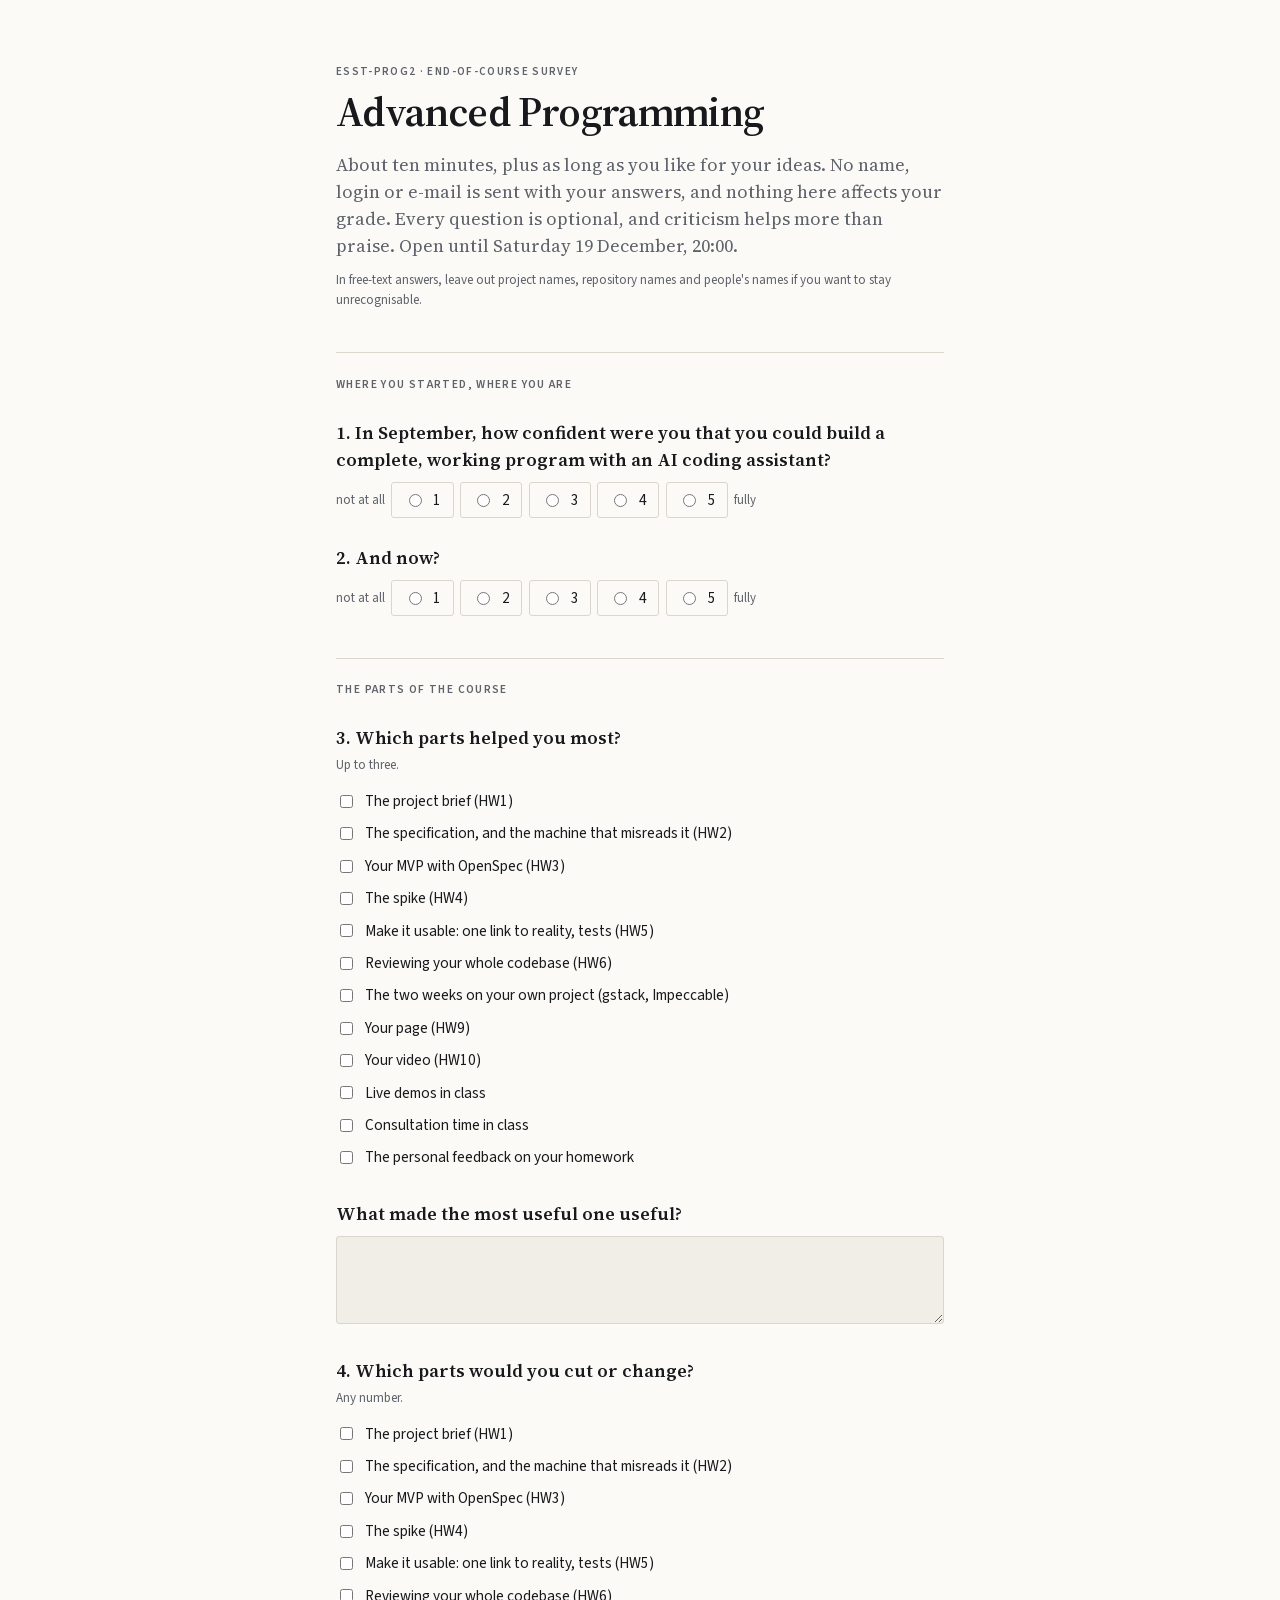
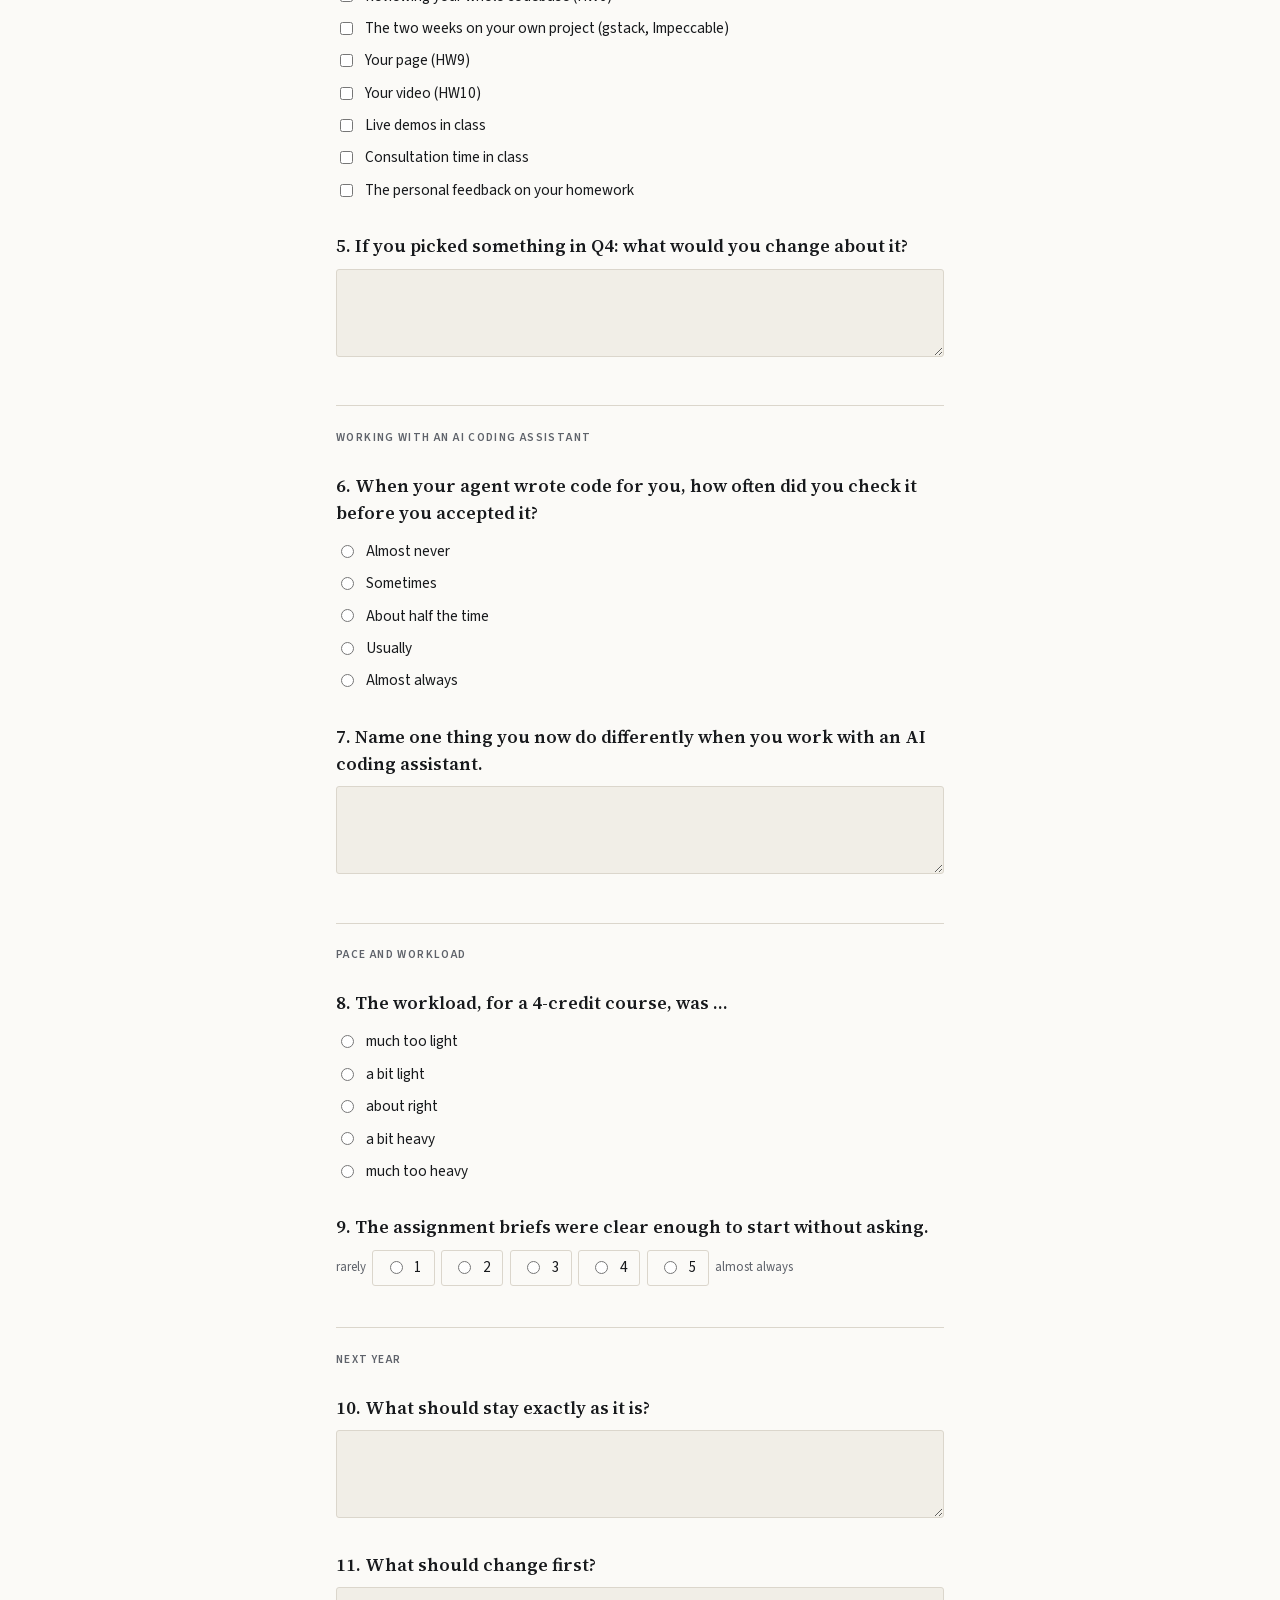
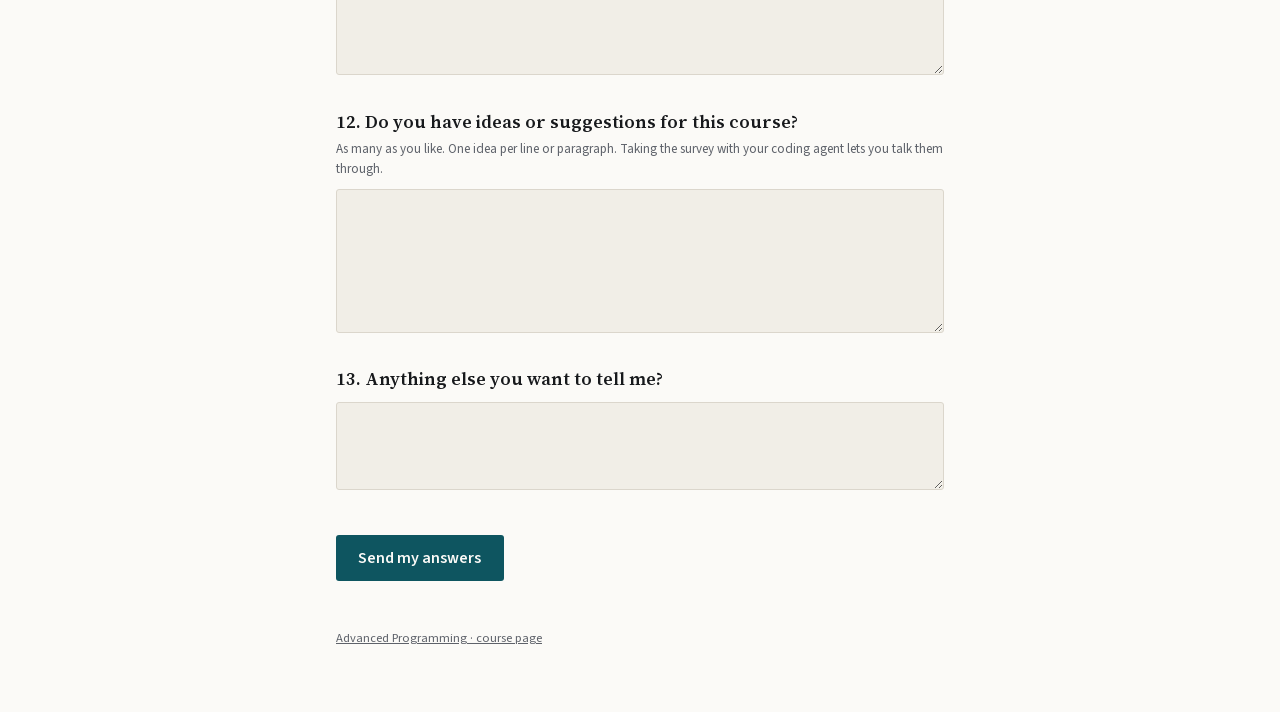
==== survey/index.html @ 453726a4 "End-of-course survey: agent instructions (survey.md) and a plain form (survey/)" ====
<!doctype html>
<html lang="en">
<meta charset="utf-8">
<meta name="viewport" content="width=device-width, initial-scale=1">
<title>Course Survey — Advanced Programming</title>
<meta name="description" content="End-of-course survey of Advanced Programming (ELTE, autumn 2026). Anonymous.">
<link rel="stylesheet" href="../betuk/betuk.css">
<style>
:root{
  --papir:#FBFAF7; --papir-melyebb:#F1EEE7; --tinta:#17191C; --tinta-halvany:#5E626A;
  --vonal:#DBD6CC; --meres:#0E5560; --meres-halvany:#E2EDEF; --hiba:#9B2C2C;
  --betu-proza:"Source Serif 4",Charter,Georgia,serif;
  --betu-jelzes:"Source Sans 3",-apple-system,"Segoe UI",system-ui,sans-serif;
}
@media (prefers-color-scheme:dark){
  :root{
    --papir:#14161A; --papir-melyebb:#1E2127; --tinta:#F2F0EB; --tinta-halvany:#A2A7B0;
    --vonal:#343941; --meres:#7FC3CE; --meres-halvany:#12262B; --hiba:#F19A9A;
  }
}
*{box-sizing:border-box}
body{margin:0;background:var(--papir);color:var(--tinta);
  font-family:var(--betu-proza);font-size:18px;line-height:1.5;-webkit-font-smoothing:antialiased}
.wrap{max-width:42rem;margin:0 auto;padding:clamp(2rem,6vw,4rem) clamp(1rem,5vw,2rem) 4rem}
.jelzes{font-family:var(--betu-jelzes);font-size:.7rem;font-weight:600;letter-spacing:.12em;
  text-transform:uppercase;color:var(--tinta-halvany)}
h1{font-size:clamp(1.9rem,6vw,2.6rem);line-height:1.1;font-weight:600;margin:.5rem 0 0;letter-spacing:-.015em}
.lead{color:var(--tinta-halvany);margin:1rem 0 0}
h2{font-family:var(--betu-jelzes);font-size:.72rem;font-weight:600;letter-spacing:.12em;
  text-transform:uppercase;color:var(--tinta-halvany);margin:2.6rem 0 0;padding-top:1.4rem;
  border-top:1px solid var(--vonal)}
fieldset{border:0;margin:1.6rem 0 0;padding:0;min-width:0}
legend{font-weight:600;padding:0;margin-bottom:.6rem}
.hint{font-family:var(--betu-jelzes);font-size:.82rem;color:var(--tinta-halvany);margin:-.3rem 0 .6rem}
.scale{display:flex;flex-wrap:wrap;gap:.4rem;align-items:center}
.scale .end{font-family:var(--betu-jelzes);font-size:.8rem;color:var(--tinta-halvany)}
label.opt{display:flex;gap:.55rem;align-items:flex-start;font-family:var(--betu-jelzes);
  font-size:.95rem;padding:.3rem 0;cursor:pointer}
label.opt input{margin-top:.3rem;accent-color:var(--meres)}
.scale label.opt{border:1px solid var(--vonal);border-radius:3px;padding:.35rem .7rem}
.scale label.opt:has(input:checked){border-color:var(--meres);background:var(--meres-halvany)}
textarea{width:100%;min-height:5.5rem;font:inherit;font-size:1rem;color:var(--tinta);
  background:var(--papir-melyebb);border:1px solid var(--vonal);border-radius:3px;padding:.6rem .7rem}
textarea:focus,input:focus-visible{outline:2px solid var(--meres);outline-offset:2px}
button{margin-top:2.4rem;font-family:var(--betu-jelzes);font-size:1rem;font-weight:600;
  color:var(--papir);background:var(--meres);border:0;border-radius:3px;padding:.75rem 1.4rem;cursor:pointer}
button:disabled{opacity:.5;cursor:default}
.msg{font-family:var(--betu-jelzes);font-size:.95rem;margin-top:1rem}
.msg.err{color:var(--hiba)}
.done{background:var(--meres-halvany);border-left:3px solid var(--meres);padding:1.2rem 1.4rem;margin-top:2rem}
footer{margin-top:3rem;font-family:var(--betu-jelzes);font-size:.78rem;color:var(--tinta-halvany)}
footer a{color:var(--tinta-halvany)}
</style>

<div class="wrap">
  <div class="jelzes">ESST-PROG2 · End-of-course survey</div>
  <h1>Advanced Programming</h1>
  <p class="lead">About ten minutes, plus as long as you like for your ideas. No name, login or e-mail is sent with your answers, and
    nothing here affects your grade. Every question is optional, and criticism helps more
    than praise. Open until Saturday 19 December, 20:00.</p>
  <p class="hint" style="margin-top:.8rem">In free-text answers, leave out project names, repository names and people's names if you want to stay unrecognisable.</p>

  <form id="f" novalidate>
    <h2>Where you started, where you are</h2>
    <fieldset data-q="q1" data-type="scale">
      <legend>1. In September, how confident were you that you could build a complete, working program with an AI coding assistant?</legend>
    </fieldset>
    <fieldset data-q="q2" data-type="scale">
      <legend>2. And now?</legend>
    </fieldset>

    <h2>The parts of the course</h2>
    <fieldset data-q="q3" data-type="list" data-max="3">
      <legend>3. Which parts helped you most?</legend>
      <p class="hint">Up to three.</p>
    </fieldset>
    <fieldset>
      <legend>What made the most useful one useful?</legend>
      <textarea name="q3_note"></textarea>
    </fieldset>
    <fieldset data-q="q4" data-type="list">
      <legend>4. Which parts would you cut or change?</legend>
      <p class="hint">Any number.</p>
    </fieldset>
    <fieldset>
      <legend>5. If you picked something in Q4: what would you change about it?</legend>
      <textarea name="q5"></textarea>
    </fieldset>

    <h2>Working with an AI coding assistant</h2>
    <fieldset data-q="q6" data-type="choice"
      data-options="Almost never|Sometimes|About half the time|Usually|Almost always">
      <legend>6. When your agent wrote code for you, how often did you check it before you accepted it?</legend>
    </fieldset>
    <fieldset>
      <legend>7. Name one thing you now do differently when you work with an AI coding assistant.</legend>
      <textarea name="q7"></textarea>
    </fieldset>

    <h2>Pace and workload</h2>
    <fieldset data-q="q8" data-type="choice"
      data-options="much too light|a bit light|about right|a bit heavy|much too heavy">
      <legend>8. The workload, for a 4-credit course, was …</legend>
    </fieldset>
    <fieldset data-q="q9" data-type="scale" data-low="rarely" data-high="almost always">
      <legend>9. The assignment briefs were clear enough to start without asking.</legend>
    </fieldset>

    <h2>Next year</h2>
    <fieldset><legend>10. What should stay exactly as it is?</legend><textarea name="q10"></textarea></fieldset>
    <fieldset><legend>11. What should change first?</legend><textarea name="q11"></textarea></fieldset>
    <fieldset><legend>12. Do you have ideas or suggestions for this course?</legend>
      <p class="hint">As many as you like. One idea per line or paragraph. Taking the survey with your coding agent lets you talk them through.</p>
      <textarea name="q12" style="min-height:9rem"></textarea></fieldset>
    <fieldset><legend>13. Anything else you want to tell me?</legend><textarea name="q13"></textarea></fieldset>

    <button type="submit" id="send">Send my answers</button>
    <p class="msg" id="msg" role="status"></p>
  </form>
  <div class="done" id="done" hidden>
    <strong>Thank you.</strong> Your answers have arrived.
  </div>

  <footer><a href="../">Advanced Programming · course page</a></footer>
</div>

<script>
const PARTS = [
  "The project brief (HW1)",
  "The specification, and the machine that misreads it (HW2)",
  "Your MVP with OpenSpec (HW3)",
  "The spike (HW4)",
  "Make it usable: one link to reality, tests (HW5)",
  "Reviewing your whole codebase (HW6)",
  "The two weeks on your own project (gstack, Impeccable)",
  "Your page (HW9)",
  "Your video (HW10)",
  "Live demos in class",
  "Consultation time in class",
  "The personal feedback on your homework",
];
const URL_ = "https://firestore.googleapis.com/v1/projects/audience-elte/databases/(default)/documents/survey";
const CLOSE = Date.UTC(2026, 11, 19, 19, 0);

function opt(type, name, value, text) {
  const l = document.createElement("label"); l.className = "opt";
  const i = document.createElement("input"); i.type = type; i.name = name; i.value = value;
  const s = document.createElement("span"); s.textContent = text;
  l.append(i, s); return l;
}
document.querySelectorAll("fieldset[data-q]").forEach(fs => {
  const q = fs.dataset.q, t = fs.dataset.type;
  if (t === "scale") {
    const w = document.createElement("div"); w.className = "scale";
    const lo = document.createElement("span"); lo.className = "end"; lo.textContent = fs.dataset.low || "not at all";
    const hi = document.createElement("span"); hi.className = "end"; hi.textContent = fs.dataset.high || "fully";
    w.append(lo); for (let n = 1; n <= 5; n++) w.append(opt("radio", q, n, n)); w.append(hi);
    fs.append(w);
  } else if (t === "choice") {
    fs.dataset.options.split("|").forEach(o => fs.append(opt("radio", q, o, o)));
  } else if (t === "list") {
    PARTS.forEach(p => fs.append(opt("checkbox", q, p, p)));
    const max = +fs.dataset.max || 0;
    if (max) fs.addEventListener("change", () => {
      const on = fs.querySelectorAll("input:checked").length;
      fs.querySelectorAll("input").forEach(i => { if (!i.checked) i.disabled = on >= max; });
    });
  }
});

const f = document.getElementById("f"), msg = document.getElementById("msg"), btn = document.getElementById("send");
if (Date.now() >= CLOSE) { btn.disabled = true; msg.textContent = "The survey is closed."; }

f.addEventListener("submit", async e => {
  e.preventDefault();
  const a = { v: 2 };
  for (const q of ["q1", "q2", "q9"]) { const c = f.querySelector(`input[name=${q}]:checked`); if (c) a[q] = +c.value; }
  for (const q of ["q6", "q8"]) { const c = f.querySelector(`input[name=${q}]:checked`); if (c) a[q] = c.value; }
  for (const q of ["q3", "q4"]) {
    const v = [...f.querySelectorAll(`input[name=${q}]:checked`)].map(i => i.value);
    if (v.length) a[q] = v;
  }
  for (const q of ["q3_note", "q5", "q7", "q10", "q11", "q13"]) {
    const v = f.elements[q].value.trim(); if (v) a[q] = v;
  }
  const ideas = f.elements.q12.value.split(/\n\s*\n|\n/).map(s => s.trim()).filter(Boolean);
  if (ideas.length) a.q12 = ideas;
  if (Object.keys(a).length === 1) { msg.className = "msg err"; msg.textContent = "Nothing to send yet."; return; }
  btn.disabled = true; msg.className = "msg"; msg.textContent = "Sending …";
  const body = JSON.stringify({ fields: { answers: { stringValue: JSON.stringify(a) }, via: { stringValue: "form" } } });
  for (let attempt = 0; attempt < 2; attempt++) {
    try {
      const r = await fetch(URL_, { method: "POST", headers: { "Content-Type": "application/json" }, body });
      const j = await r.json();
      if (r.ok && j.name) { f.hidden = true; document.getElementById("done").hidden = false; window.scrollTo(0, 0); return; }
    } catch (_) {}
  }
  btn.disabled = false; msg.className = "msg err";
  msg.textContent = "It did not go through. Please try again in a minute; your answers are still here.";
});
</script>
---- betuk/betuk.css ----
/* Source Serif 4 · latin-ext · italic */
@font-face {
  font-family: 'Source Serif 4';
  font-style: italic;
  font-weight: 300 700;
  font-display: swap;
  src: url(./SourceSerif4-latin-ext-italic.woff2) format('woff2');
  unicode-range: U+0100-02BA, U+02BD-02C5, U+02C7-02CC, U+02CE-02D7, U+02DD-02FF, U+0304, U+0308, U+0329, U+1D00-1DBF, U+1E00-1E9F, U+1EF2-1EFF, U+2020, U+20A0-20AB, U+20AD-20C0, U+2113, U+2C60-2C7F, U+A720-A7FF;
}

/* Source Serif 4 · latin · italic */
@font-face {
  font-family: 'Source Serif 4';
  font-style: italic;
  font-weight: 300 700;
  font-display: swap;
  src: url(./SourceSerif4-latin-italic.woff2) format('woff2');
  unicode-range: U+0000-00FF, U+0131, U+0152-0153, U+02BB-02BC, U+02C6, U+02DA, U+02DC, U+0304, U+0308, U+0329, U+2000-206F, U+20AC, U+2122, U+2191, U+2193, U+2212, U+2215, U+FEFF, U+FFFD;
}

/* Source Serif 4 · latin-ext */
@font-face {
  font-family: 'Source Serif 4';
  font-style: normal;
  font-weight: 300 700;
  font-display: swap;
  src: url(./SourceSerif4-latin-ext.woff2) format('woff2');
  unicode-range: U+0100-02BA, U+02BD-02C5, U+02C7-02CC, U+02CE-02D7, U+02DD-02FF, U+0304, U+0308, U+0329, U+1D00-1DBF, U+1E00-1E9F, U+1EF2-1EFF, U+2020, U+20A0-20AB, U+20AD-20C0, U+2113, U+2C60-2C7F, U+A720-A7FF;
}

/* Source Serif 4 · latin */
@font-face {
  font-family: 'Source Serif 4';
  font-style: normal;
  font-weight: 300 700;
  font-display: swap;
  src: url(./SourceSerif4-latin.woff2) format('woff2');
  unicode-range: U+0000-00FF, U+0131, U+0152-0153, U+02BB-02BC, U+02C6, U+02DA, U+02DC, U+0304, U+0308, U+0329, U+2000-206F, U+20AC, U+2122, U+2191, U+2193, U+2212, U+2215, U+FEFF, U+FFFD;
}

/* Source Sans 3 · latin-ext · italic */
@font-face {
  font-family: 'Source Sans 3';
  font-style: italic;
  font-weight: 300 700;
  font-display: swap;
  src: url(./SourceSans3-latin-ext-italic.woff2) format('woff2');
  unicode-range: U+0100-02BA, U+02BD-02C5, U+02C7-02CC, U+02CE-02D7, U+02DD-02FF, U+0304, U+0308, U+0329, U+1D00-1DBF, U+1E00-1E9F, U+1EF2-1EFF, U+2020, U+20A0-20AB, U+20AD-20C0, U+2113, U+2C60-2C7F, U+A720-A7FF;
}

/* Source Sans 3 · latin · italic */
@font-face {
  font-family: 'Source Sans 3';
  font-style: italic;
  font-weight: 300 700;
  font-display: swap;
  src: url(./SourceSans3-latin-italic.woff2) format('woff2');
  unicode-range: U+0000-00FF, U+0131, U+0152-0153, U+02BB-02BC, U+02C6, U+02DA, U+02DC, U+0304, U+0308, U+0329, U+2000-206F, U+20AC, U+2122, U+2191, U+2193, U+2212, U+2215, U+FEFF, U+FFFD;
}

/* Source Sans 3 · latin-ext */
@font-face {
  font-family: 'Source Sans 3';
  font-style: normal;
  font-weight: 300 700;
  font-display: swap;
  src: url(./SourceSans3-latin-ext.woff2) format('woff2');
  unicode-range: U+0100-02BA, U+02BD-02C5, U+02C7-02CC, U+02CE-02D7, U+02DD-02FF, U+0304, U+0308, U+0329, U+1D00-1DBF, U+1E00-1E9F, U+1EF2-1EFF, U+2020, U+20A0-20AB, U+20AD-20C0, U+2113, U+2C60-2C7F, U+A720-A7FF;
}

/* Source Sans 3 · latin */
@font-face {
  font-family: 'Source Sans 3';
  font-style: normal;
  font-weight: 300 700;
  font-display: swap;
  src: url(./SourceSans3-latin.woff2) format('woff2');
  unicode-range: U+0000-00FF, U+0131, U+0152-0153, U+02BB-02BC, U+02C6, U+02DA, U+02DC, U+0304, U+0308, U+0329, U+2000-206F, U+20AC, U+2122, U+2191, U+2193, U+2212, U+2215, U+FEFF, U+FFFD;
}

/* Source Code Pro · latin-ext */
@font-face {
  font-family: 'Source Code Pro';
  font-style: normal;
  font-weight: 400 600;
  font-display: swap;
  src: url(./SourceCodePro-latin-ext.woff2) format('woff2');
  unicode-range: U+0100-02BA, U+02BD-02C5, U+02C7-02CC, U+02CE-02D7, U+02DD-02FF, U+0304, U+0308, U+0329, U+1D00-1DBF, U+1E00-1E9F, U+1EF2-1EFF, U+2020, U+20A0-20AB, U+20AD-20C0, U+2113, U+2C60-2C7F, U+A720-A7FF;
}

/* Source Code Pro · latin */
@font-face {
  font-family: 'Source Code Pro';
  font-style: normal;
  font-weight: 400 600;
  font-display: swap;
  src: url(./SourceCodePro-latin.woff2) format('woff2');
  unicode-range: U+0000-00FF, U+0131, U+0152-0153, U+02BB-02BC, U+02C6, U+02DA, U+02DC, U+0304, U+0308, U+0329, U+2000-206F, U+20AC, U+2122, U+2191, U+2193, U+2212, U+2215, U+FEFF, U+FFFD;
}
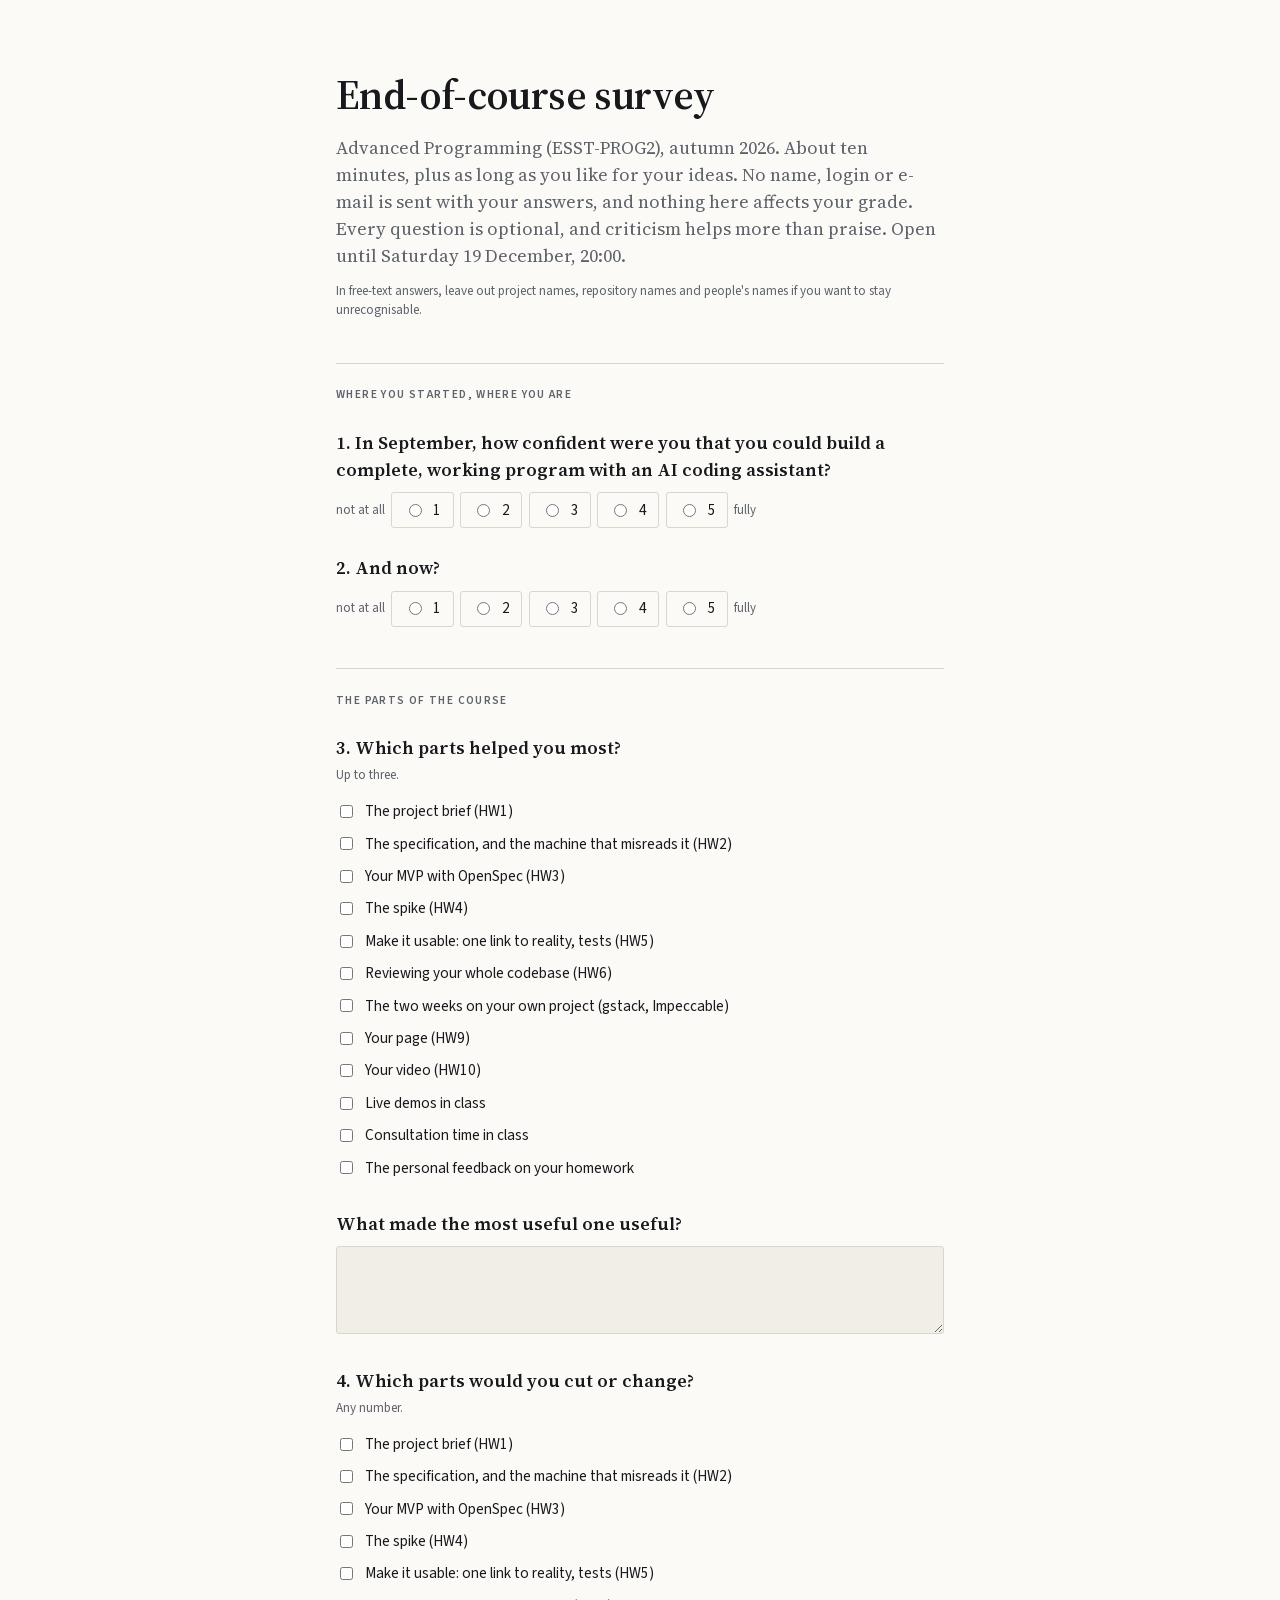
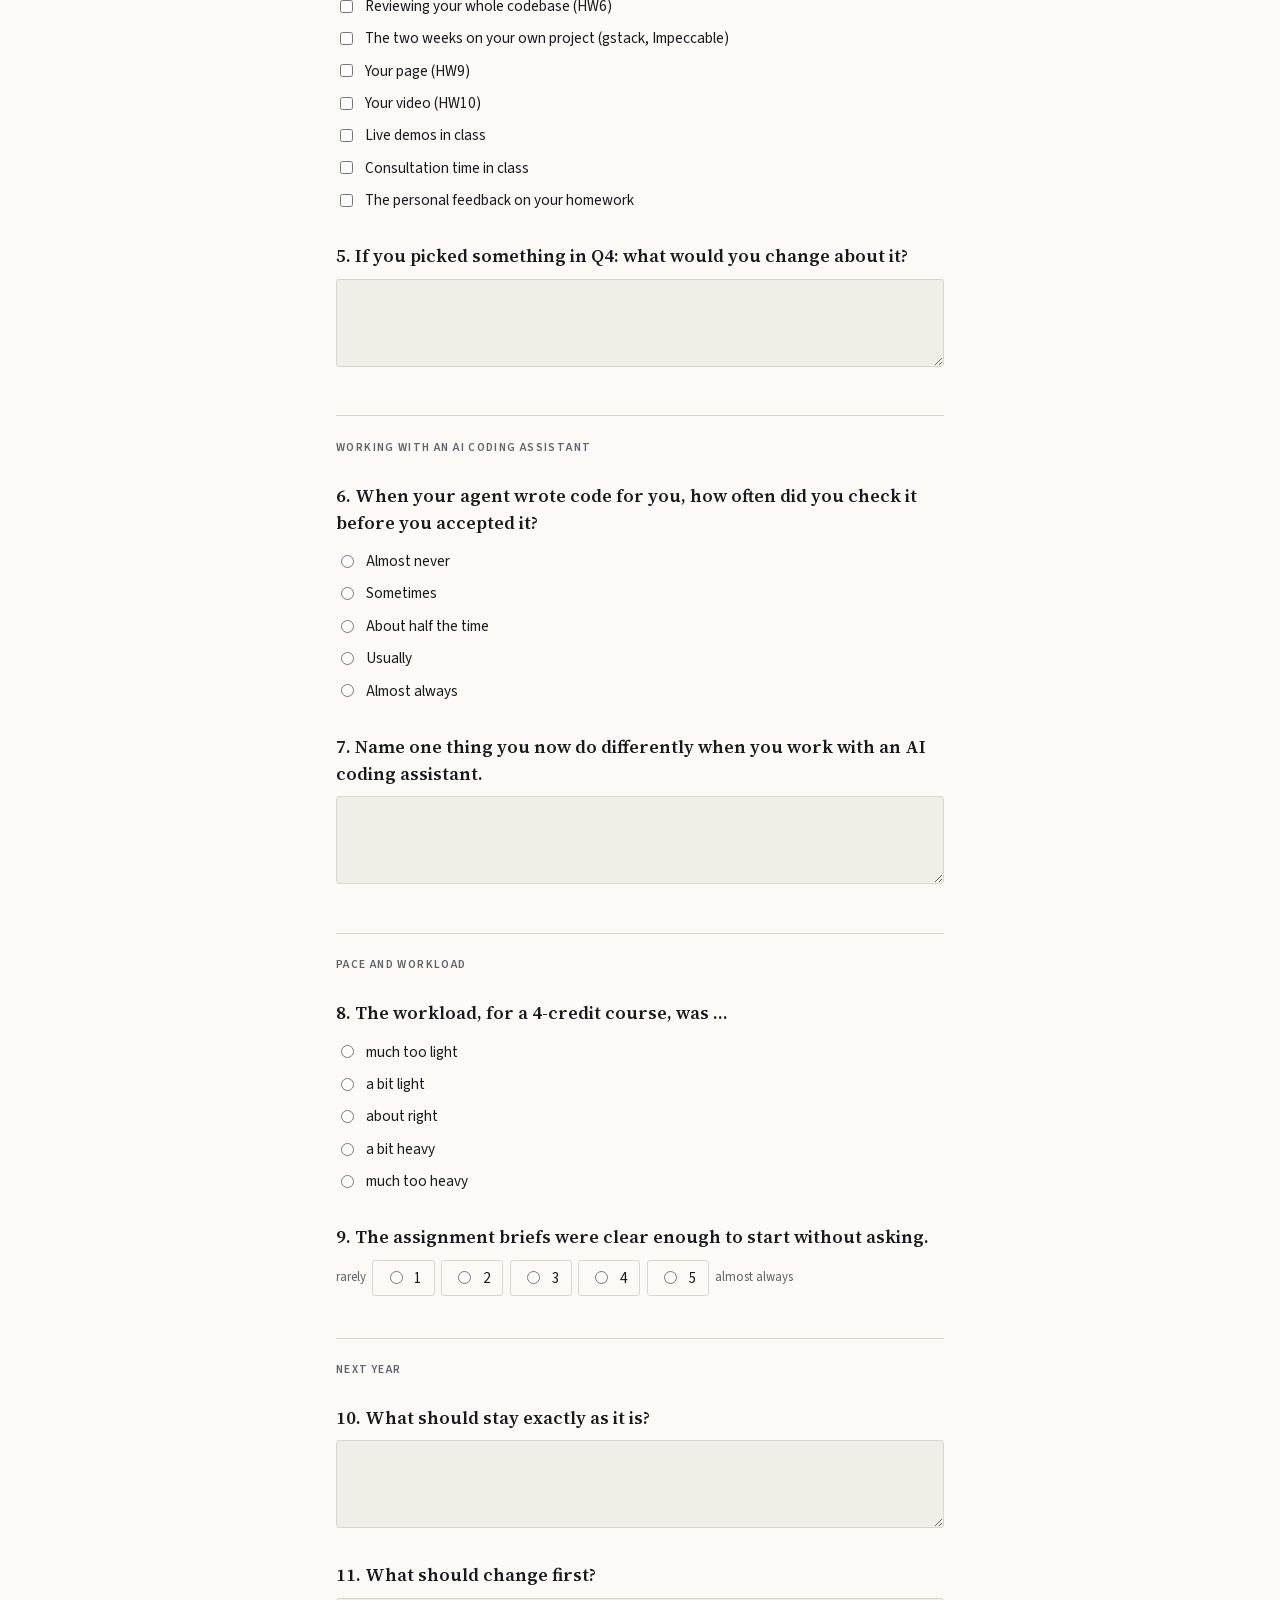
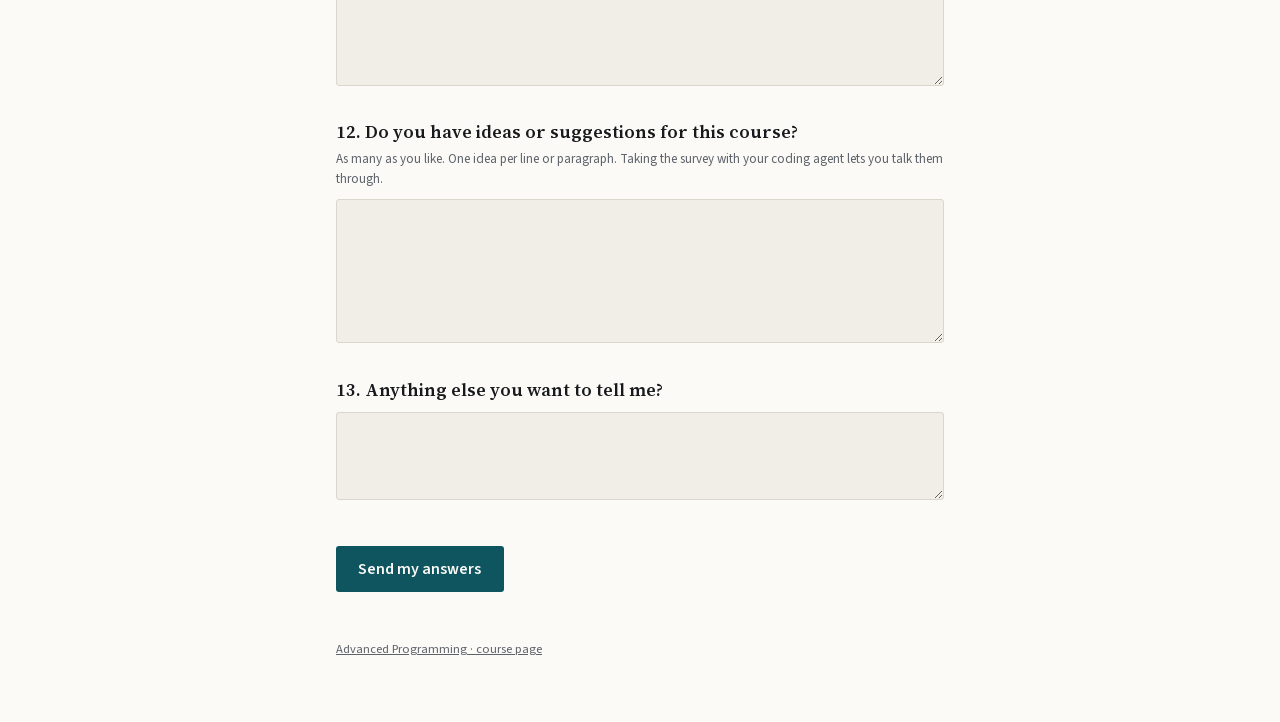
==== commit f5189fa6: "Survey form: the heading says what the page is" ====
--- a/survey/index.html
+++ b/survey/index.html
@@ -53,9 +53,8 @@
 </style>
 
 <div class="wrap">
-  <div class="jelzes">ESST-PROG2 · End-of-course survey</div>
-  <h1>Advanced Programming</h1>
-  <p class="lead">About ten minutes, plus as long as you like for your ideas. No name, login or e-mail is sent with your answers, and
+  <h1>End-of-course survey</h1>
+  <p class="lead">Advanced Programming (ESST-PROG2), autumn 2026. About ten minutes, plus as long as you like for your ideas. No name, login or e-mail is sent with your answers, and
     nothing here affects your grade. Every question is optional, and criticism helps more
     than praise. Open until Saturday 19 December, 20:00.</p>
   <p class="hint" style="margin-top:.8rem">In free-text answers, leave out project names, repository names and people's names if you want to stay unrecognisable.</p>
